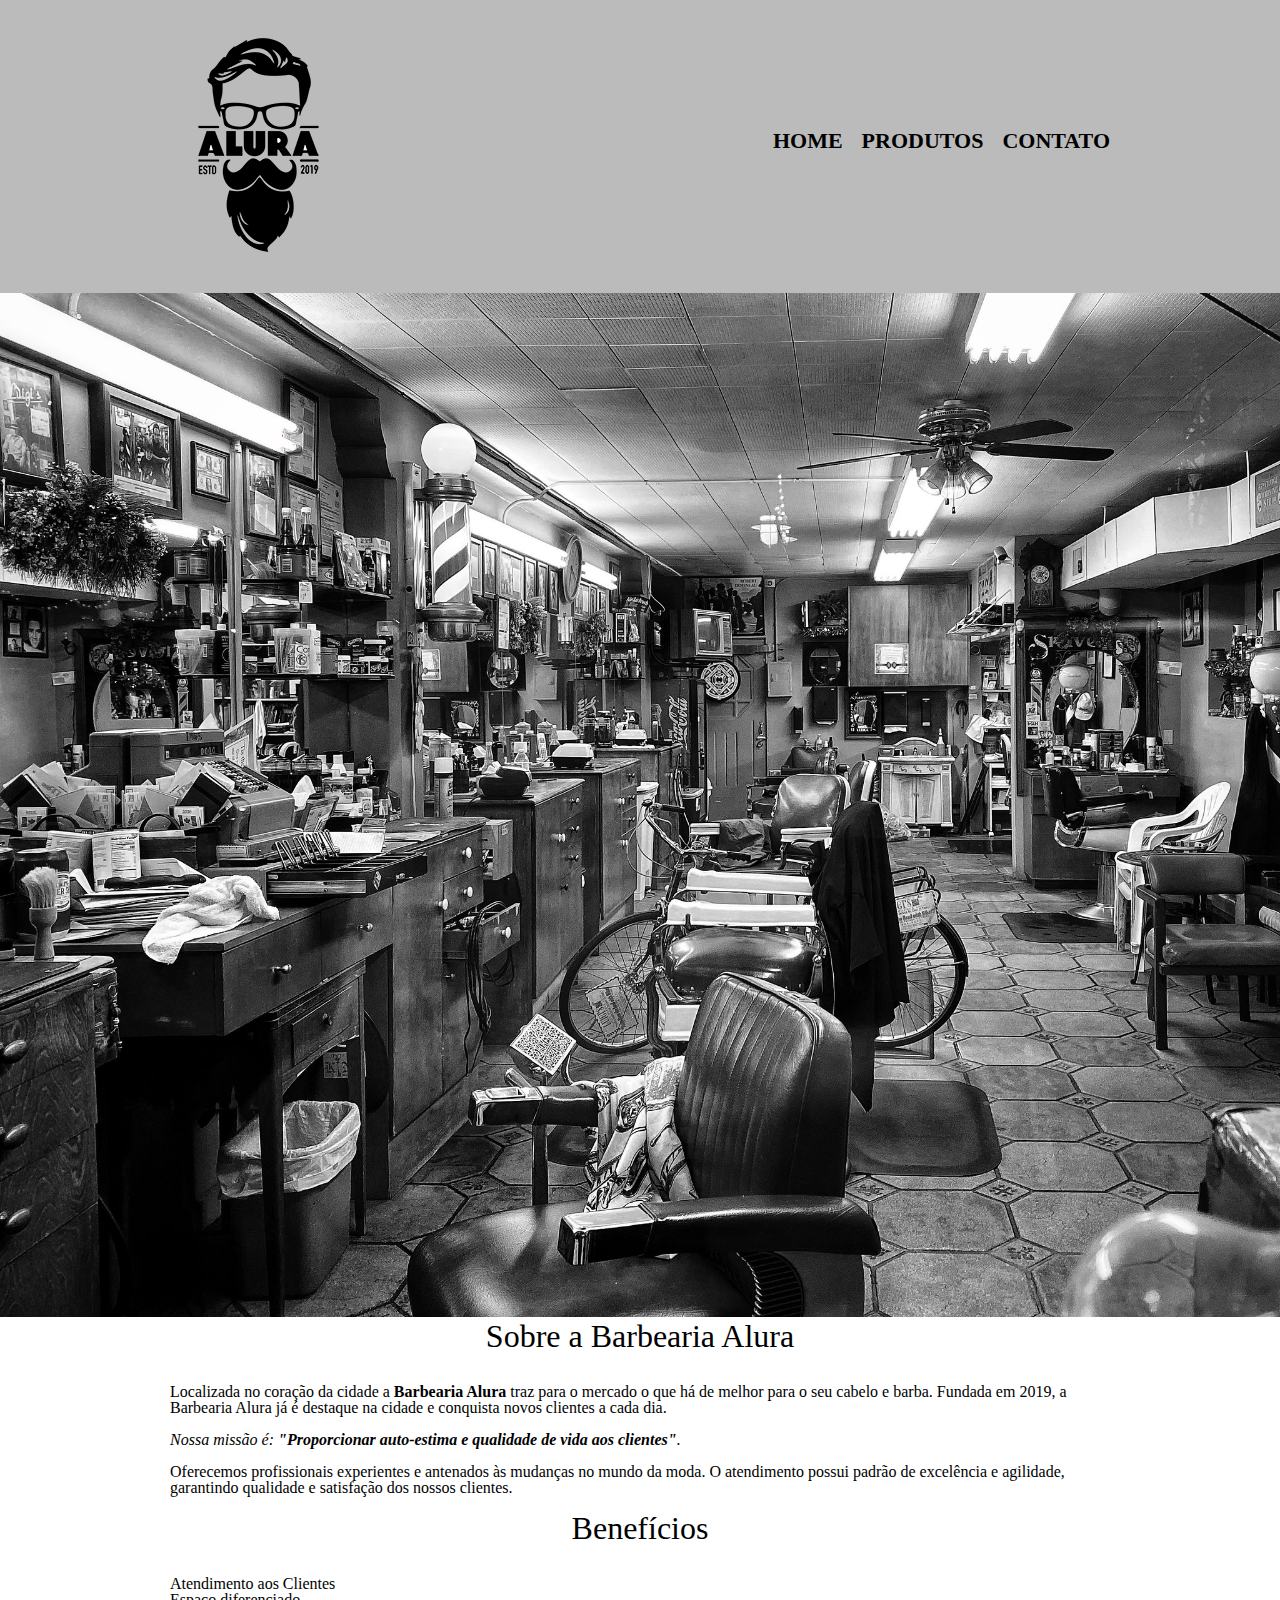
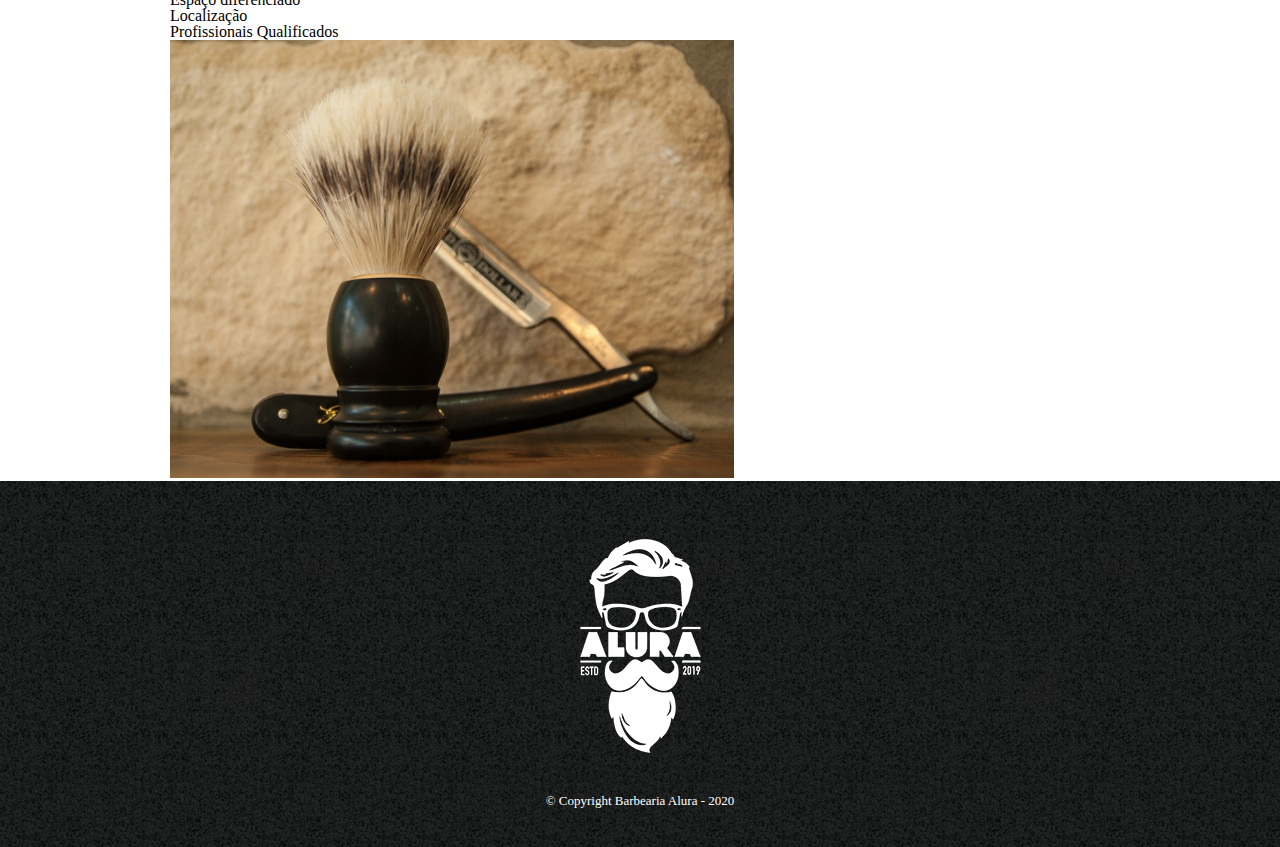
==== index.html @ d883bfc6 "first commit" ====
<!DOCTYPE html>
<html lang="pt-br">

<head>
	<meta charset="UTF-8">
	<title>Barbearia Alura</title>
	<link rel="stylesheet" href="reset.css">
	<link rel="stylesheet" href="style.css">
</head>

<body>
	<header>
		<div class="caixa">
			<h1><img src="logo.png" alt="Logo da Barbearia Alura"></h1>

			<nav>
				<ul>
					<li><a href="index.html">Home</a></li>
					<li><a href="produtos.html">Produtos</a></li>
					<li><a href="contato.html">Contato</a></li>
				</ul>
			</nav>
		</div>
	</header>

	<img class="banner" src="banner.jpg" alt="Banner da Barbearia Alura">
	<main>
		<section class="principal">
			<h2 class="titulo-principal">Sobre a Barbearia Alura</h2>

			<p>Localizada no coração da cidade a <strong>Barbearia Alura</strong> traz para o mercado o que há de melhor
				para o seu cabelo e barba. Fundada em 2019, a Barbearia Alura já é destaque na cidade e conquista novos
				clientes a cada dia.</p>

			<p id="missao"><em>Nossa missão é: <strong>"Proporcionar auto-estima e qualidade de vida aos
						clientes"</strong>.</em></p>

			<p>Oferecemos profissionais experientes e antenados às mudanças no mundo da moda. O atendimento possui
				padrão de excelência e agilidade, garantindo qualidade e satisfação dos nossos clientes.</p>
			</section>

		<section class="beneficios">
			<h3 class="titulo-principal">Benefícios</h3>

			<ul>
				<li class="itens">Atendimento aos Clientes</li>
				<li class="itens">Espaço diferenciado</li>
				<li class="itens">Localização</li>
				<li class="itens">Profissionais Qualificados</li>
			</ul>

			<img src="beneficios.jpg" class="imagembeneficios" alt="Foto de uma Navalha">
		</section>
	</main>

	<footer>
		<img src="logo-branco.png" alt="Logo da Barbearia Alura">
		<p class="copyright">&copy; Copyright Barbearia Alura - 2020</p>
	</footer>
</body>

</html>
---- style.css ----
header {
	background: #BBBBBB;
	padding: 20px 0;
}

.caixa {
	position: relative;
	width: 940px;
	margin: 0 auto;
}

nav {
	position: absolute;
	top: 110px;
	right: 0;
}

nav li {
	display: inline;
	margin: 0 0 0 15px;
}

nav a {
	text-transform: uppercase;
	color: #000000;
	font-weight: bold;
	font-size: 22px;
	text-decoration: none;
}

nav a:hover {
	color: #C78C19;
	text-decoration: underline;
}

.produtos {
	width: 940px;
	margin: 0 auto;
	padding: 50px 0;
}

.produtos li {
	display: inline-block;
	text-align: center;
	width: 30%;
	vertical-align: top;
	margin: 0 1.5%;
	padding: 30px 20px;
	box-sizing: border-box;
	border: 2px solid #000000;
	border-radius: 10px;
}

.produtos li:hover {
	border-color: #C78C19;
}

.produtos li:active {
	border-color: #088C19;	
}

.produtos li:hover h2 {
	font-size: 34px;
}

.produtos h2 {
	font-size: 30px;
	font-weight: bold;
}

.produto-descricao {
	font-size: 18px;
}

.produto-preco {
	font-size: 22px;
	font-weight: bold;
	margin-top: 10px;
}

footer {
	text-align: center;
	background: url("bg.jpg");
	padding: 40px 0;
}

.copyright {
	color: #FFFFFF;
	font-size: 13px;
	margin: 20px 0 0;
}

main {
	width: 940px;
	margin: 0 auto;
}

form {
	margin: 40px 0;
}

form label, form legend {
	display: block;
	font-size: 20px;
	margin: 0 0 10px;
}

.input-padrao {
	display: block;
	margin: 0 0 20px;
	padding: 10px 25px;
	width: 50%;
}

.checkbox {
	margin: 20px 0;
}

.enviar {
	width: 40%;
	padding: 15px 0;
	background: orange;
	color: white;
	font-weight: bold;
	font-size: 18px;
	border: none;
	border-radius: 8px;
	transition: 700ms all;
	cursor: pointer;
}

.enviar:hover {
	background: darkorange;
	transform: scale(1.1);
}
/* Página de contato */
.contato {
	width: 940px;
	margin: 40px auto;
}

.contato label, .input-group legend {
	display: block;
	margin: 0 0 5px;
	font-size: 20px;
}

.campo-padrao, textarea {
	display: block;
	margin: 0 0 30px;
	padding: 10px 20px;
	width: 50%;
	border: 1px solid #aaa;
}

.input-group {
	margin: 0 0 20px;
}

.newsletter {
	margin: 0 0 20px;
}

.botao {
	margin: 20px 0 0;
	width: 30%;
	padding: 10px 20px;
	font-size: 24px;
	display: inline-block;
	background: orange;
	color: white;
	border: none;
	border-radius: 5px;
	transition: 1s;
}

.botao:hover {
	cursor: pointer;
	transform: scale(1.2);	
}

.funcionamento {
	width: 940px;
	margin: 0 auto 40px;
}

table {
	margin: 80px 0;
}

thead  {
	background: #777777;
	color: #FFFFFF;
	font-weight: bold;
}


td, th {
	border: 2px solid #000000;
	padding: 10px 100px;
	
}

/* CSS da página inicial */
.banner {
	width: 100%;
}

.titulo-principal {
	text-align: center;
	/* 'em' é a medida de proporcionalidade para pixels */
	font-size: 2em;
	margin: 0 0 1em;
}

.principal p {
	margin: 0 0 1em;
}

.principal strong {
	font-weight: bold;
}

.principal em {
	font-style: italic;
}

.imagembeneficios {
	width: 60%;
}
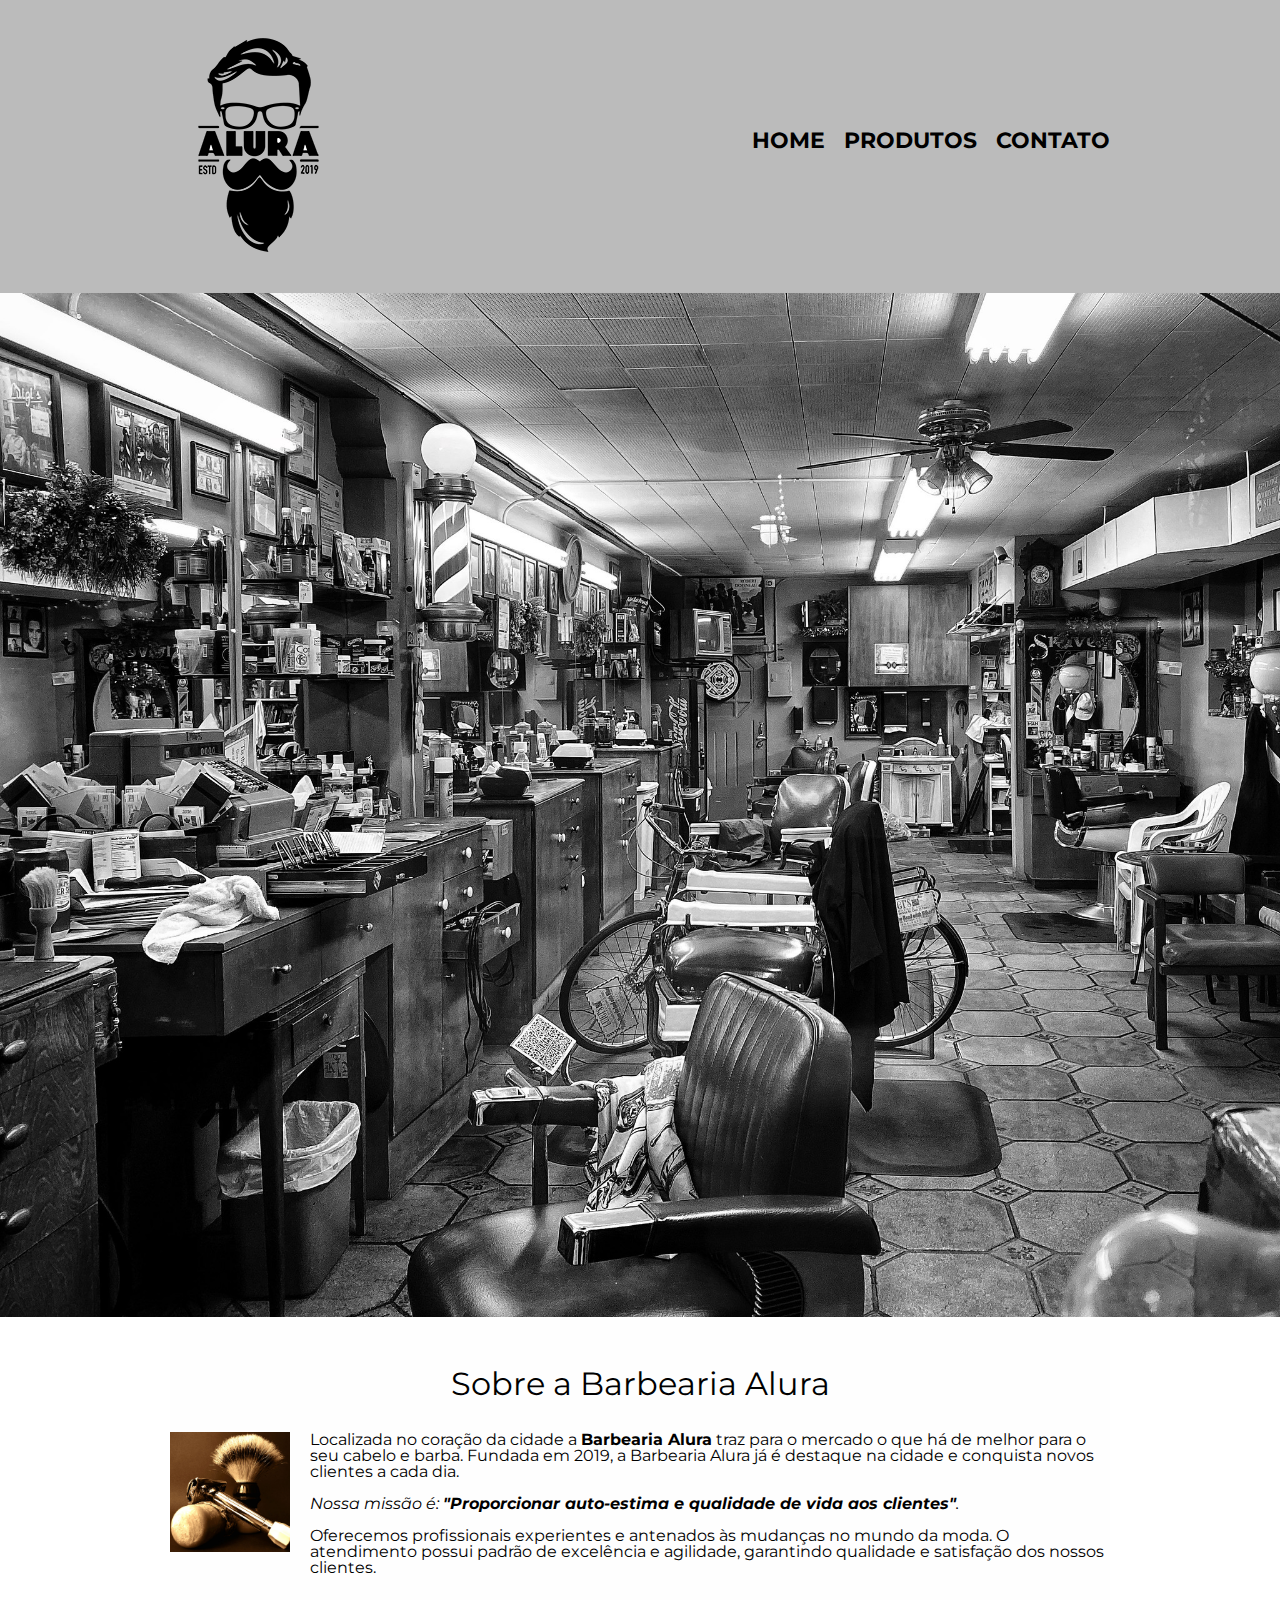
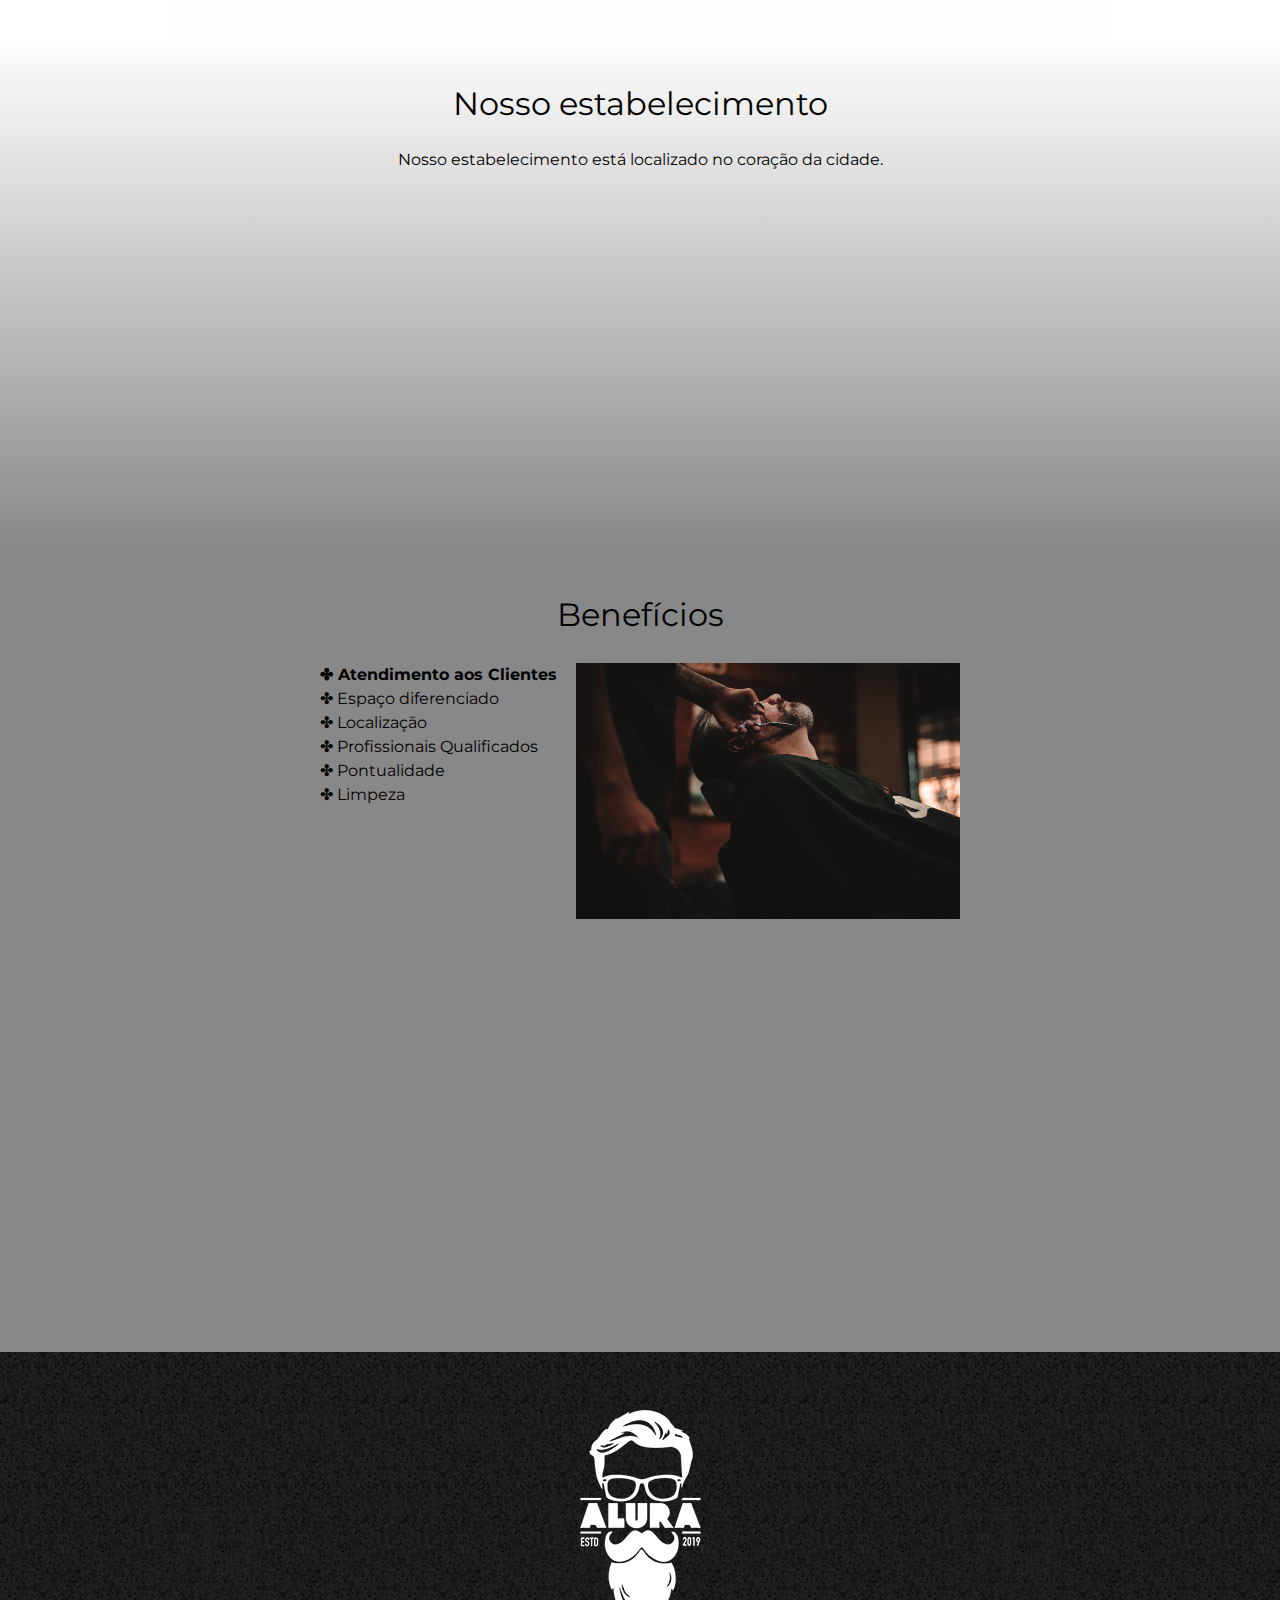
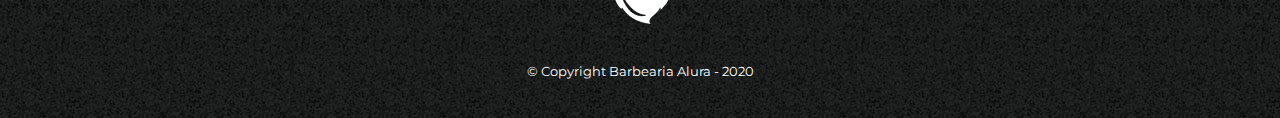
==== commit ab54e9dd: "second commit" ====
--- a/index.html
+++ b/index.html
@@ -6,6 +6,7 @@
 	<title>Barbearia Alura</title>
 	<link rel="stylesheet" href="reset.css">
 	<link rel="stylesheet" href="style.css">
+	<link href="https://fonts.googleapis.com/css2?family=Montserrat&display=swap" rel="stylesheet">
 </head>
 
 <body>
@@ -28,6 +29,8 @@
 		<section class="principal">
 			<h2 class="titulo-principal">Sobre a Barbearia Alura</h2>
 
+			<img class="utensilios" src="/utensilios.jpg" alt="Utensílios de barbeiro">
+
 			<p>Localizada no coração da cidade a <strong>Barbearia Alura</strong> traz para o mercado o que há de melhor
 				para o seu cabelo e barba. Fundada em 2019, a Barbearia Alura já é destaque na cidade e conquista novos
 				clientes a cada dia.</p>
@@ -37,19 +40,37 @@
 
 			<p>Oferecemos profissionais experientes e antenados às mudanças no mundo da moda. O atendimento possui
 				padrão de excelência e agilidade, garantindo qualidade e satisfação dos nossos clientes.</p>
-			</section>
+		</section>
+
+		<section class="mapa">
+			<h3 class="titulo-principal">Nosso estabelecimento</h3>
+			<p>Nosso estabelecimento está localizado no coração da cidade.</p>
+			<div class="mapa-conteudo">
+				<iframe
+					src="https://www.google.com/maps/embed?pb=!1m14!1m8!1m3!1d13821.532157112164!2d-51.30764!3d-29.997156!3m2!1i1024!2i768!4f13.1!3m3!1m2!1s0x0%3A0x2251d34f63e4b72d!2sBarbearia%20Vitorino!5e0!3m2!1spt-BR!2sbr!4v1598493388463!5m2!1spt-BR!2sbr"
+					width="100%" height="300" frameborder="0" style="border:0;" allowfullscreen="" aria-hidden="false"
+					tabindex="0"></iframe>
+			</div>
+		</section>
 
 		<section class="beneficios">
 			<h3 class="titulo-principal">Benefícios</h3>
 
-			<ul>
-				<li class="itens">Atendimento aos Clientes</li>
-				<li class="itens">Espaço diferenciado</li>
-				<li class="itens">Localização</li>
-				<li class="itens">Profissionais Qualificados</li>
-			</ul>
-
-			<img src="beneficios.jpg" class="imagembeneficios" alt="Foto de uma Navalha">
+			<div class="conteudo-beneficios">
+				<ul class="lista-beneficios">
+					<li class="itens">Atendimento aos Clientes</li>
+					<li class="itens">Espaço diferenciado</li>
+					<li class="itens">Localização</li>
+					<li class="itens">Profissionais Qualificados</li>
+					<li class="itens">Pontualidade</li>
+					<li class="itens">Limpeza</li>
+				</ul><img src="beneficios.jpg" class="imagem-beneficios" alt="Foto de uma Navalha">
+			</div>
+			<div class="video">
+				<iframe width="560" height="315" src="https://www.youtube.com/embed/wcVVXUV0YUY" frameborder="0"
+					allow="accelerometer; autoplay; encrypted-media; gyroscope; picture-in-picture"
+					allowfullscreen></iframe>
+			</div>
 		</section>
 	</main>
 
--- a/style.css
+++ b/style.css
@@ -1,3 +1,7 @@
+body {
+	font-family: 'Montserrat', sans-serif;
+}
+
 header {
 	background: #BBBBBB;
 	padding: 20px 0;
@@ -90,9 +94,9 @@
 	margin: 20px 0 0;
 }
 
-main {
-	width: 940px;
-	margin: 0 auto;
+/* CSS da página de CONTATO */
+.main{
+
 }
 
 form {
@@ -133,7 +137,7 @@
 	background: darkorange;
 	transform: scale(1.1);
 }
-/* Página de contato */
+
 .contato {
 	width: 940px;
 	margin: 40px auto;
@@ -211,6 +215,14 @@
 	/* 'em' é a medida de proporcionalidade para pixels */
 	font-size: 2em;
 	margin: 0 0 1em;
+	clear: left;
+}
+
+.principal {
+	padding: 3em 0;
+	background: #FEFEFE;
+	width: 940px;
+	margin: 0 auto;
 }
 
 .principal p {
@@ -225,6 +237,60 @@
 	font-style: italic;
 }
 
-.imagembeneficios {
+.utensilios {
+	width: 120px;
+	float: left;
+	margin: 0 20px 20px 0;
+}
+
+.mapa {
+	padding: 3em 0;
+	background: linear-gradient(#FEFEFE, #888888)
+}
+
+.mapa p {
+	margin: 0 0 2em;
+	text-align: center;
+}
+
+.mapa-conteudo {
+	width: 940px;
+	margin: 0 auto;
+}
+
+.beneficios {
+	padding: 3em 0;
+	background: #888888;
+}
+
+.conteudo-beneficios {
+	width: 640px;
+	margin: 0 auto;
+}
+
+.lista-beneficios {
+	width: 40%;
+	display: inline-block;
+	vertical-align: top;
+}
+
+.itens {
+	line-height: 1.5;
+}
+
+.itens:first-child {
+	font-weight: bold;
+}
+
+.itens:before{
+	content: "✤ ";
+}
+
+.imagem-beneficios {
 	width: 60%;
+}
+
+.video {
+	width: 560px;
+	margin: 2em auto;
 }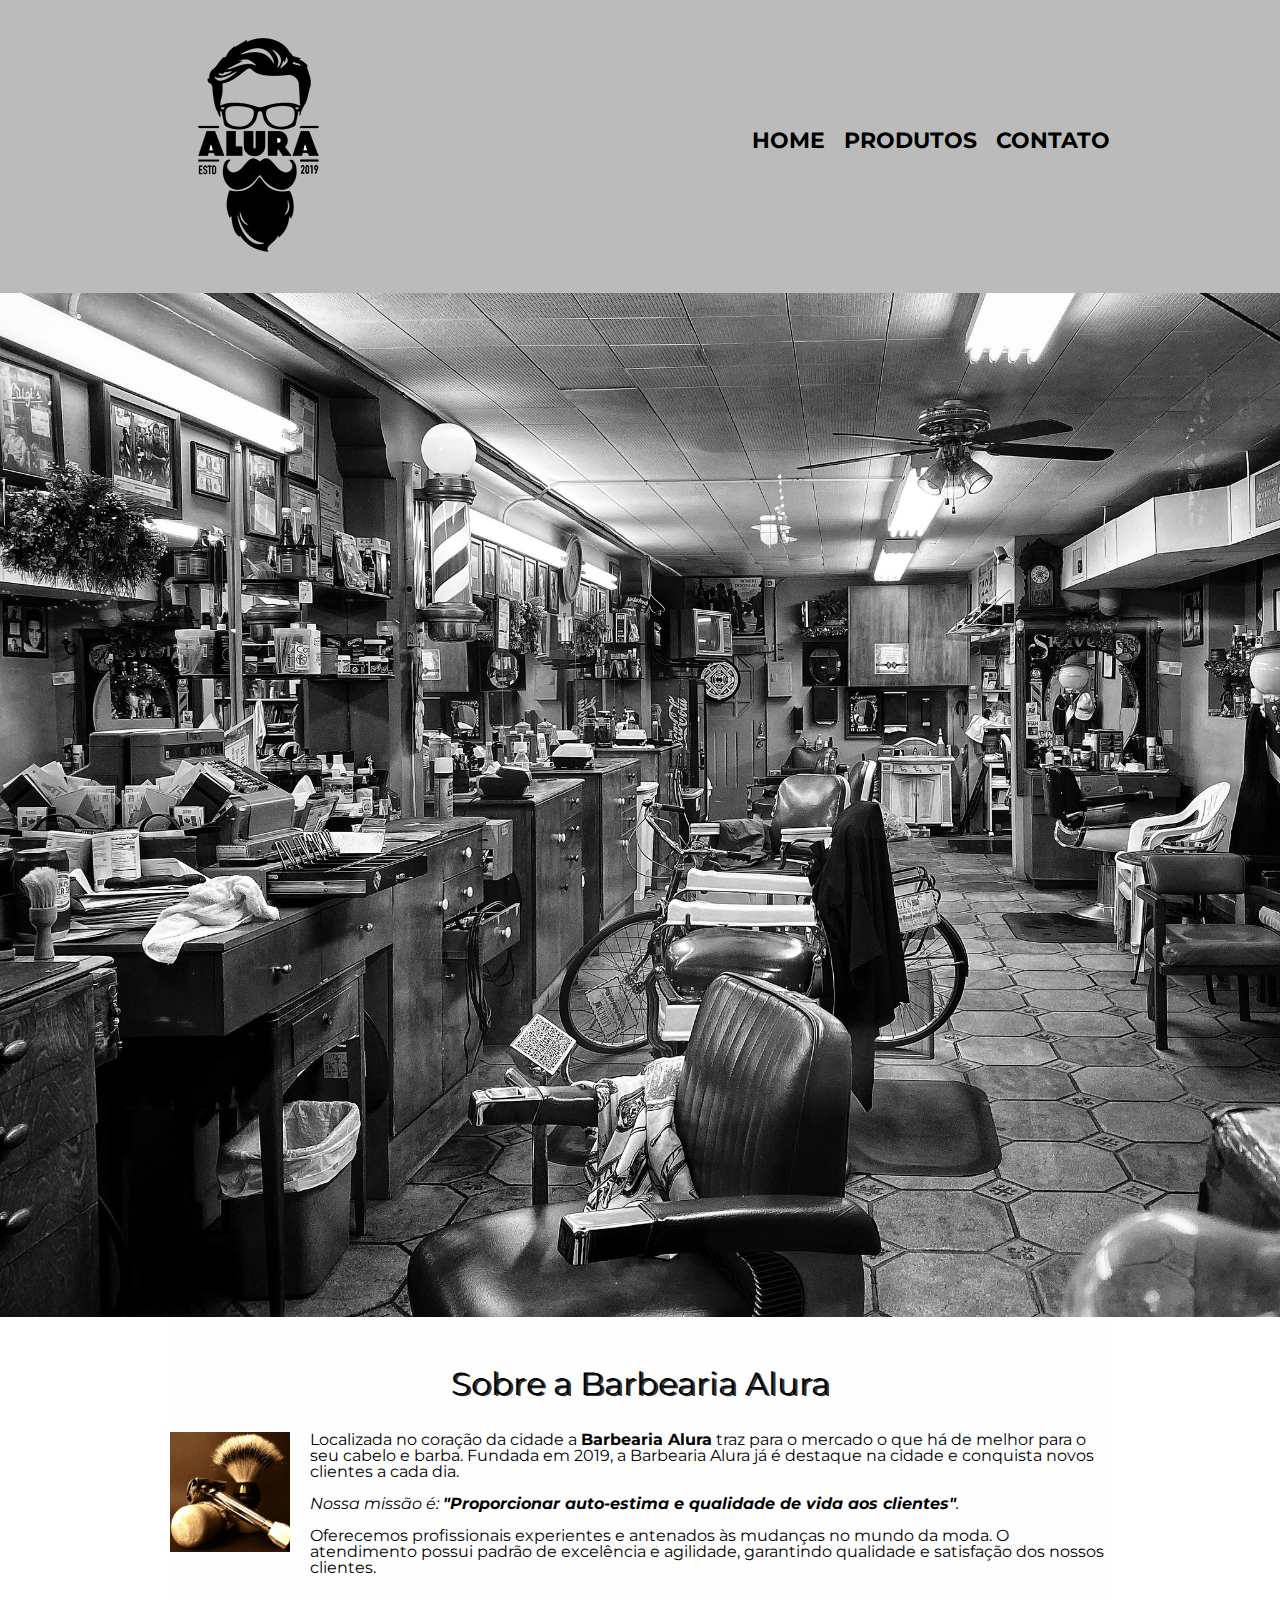
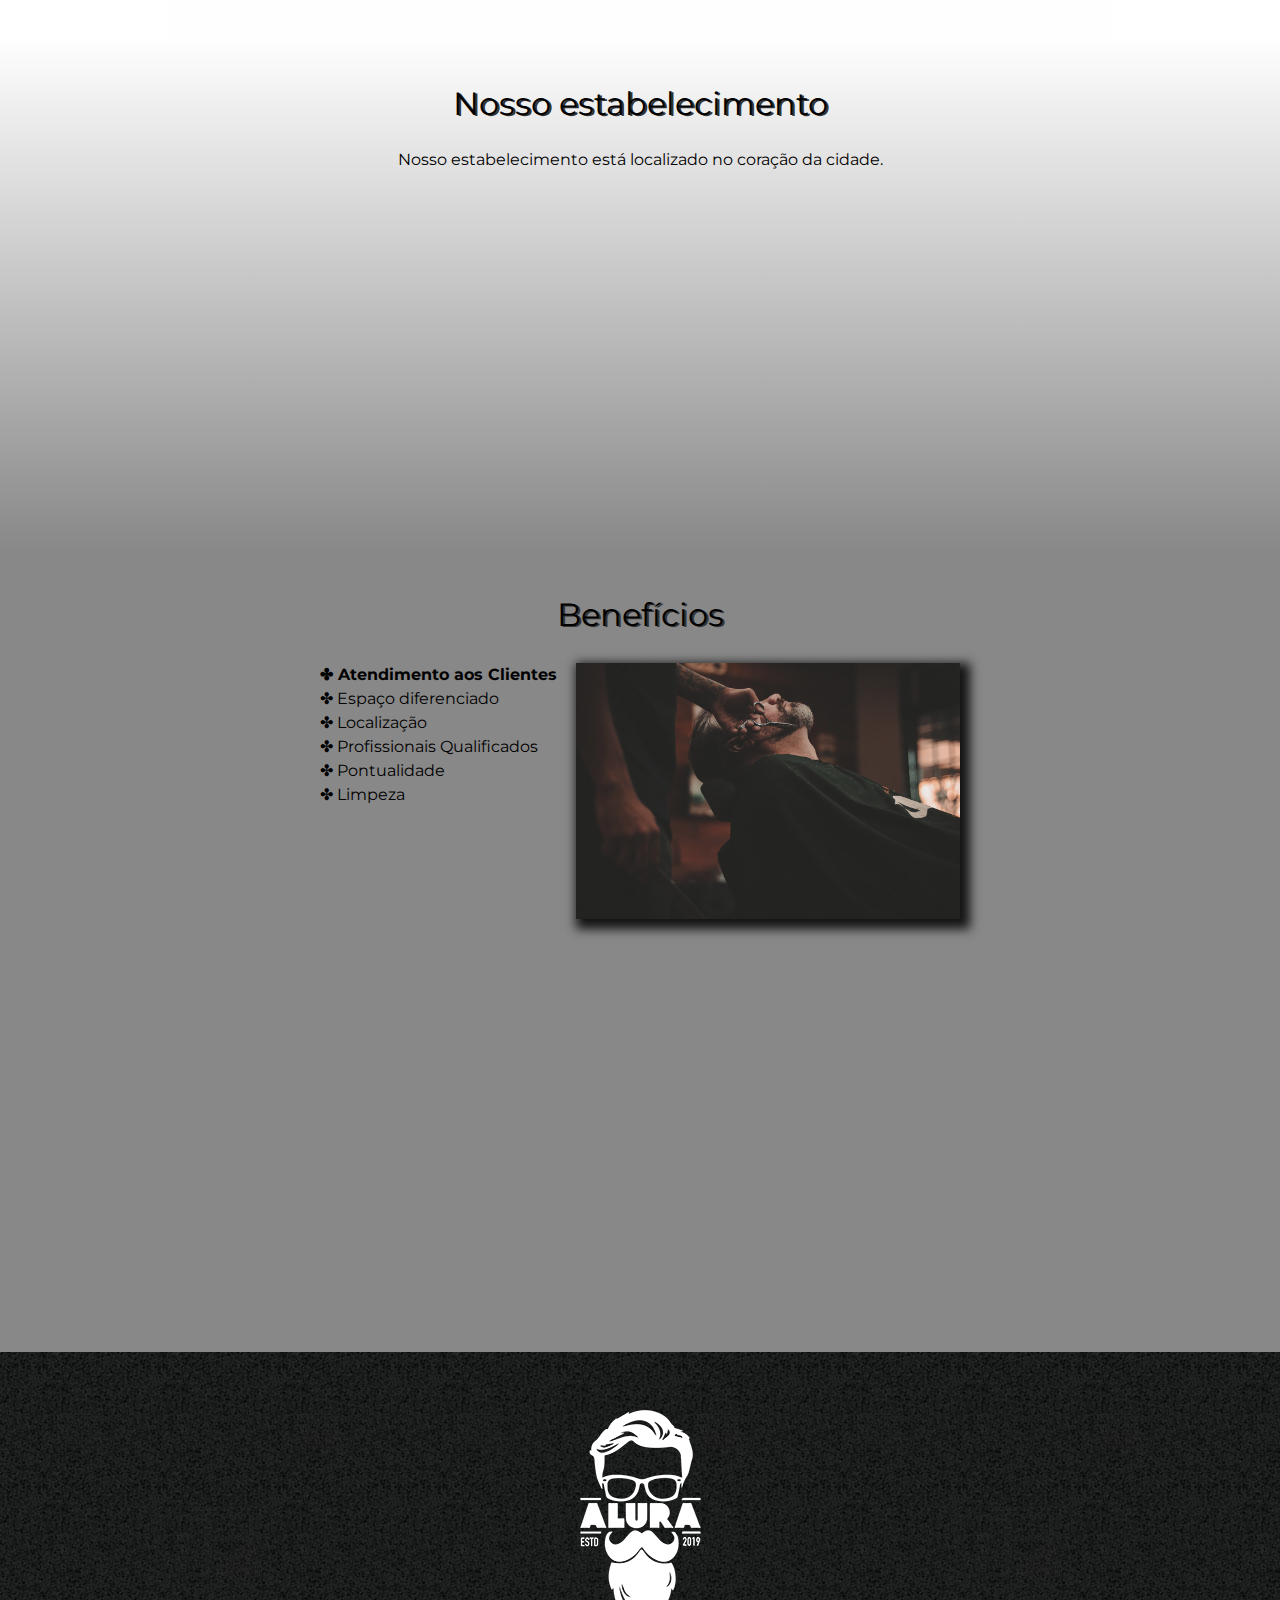
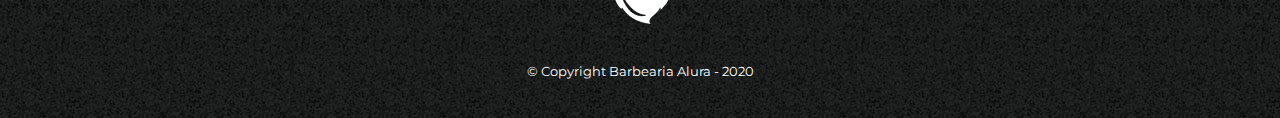
==== commit 870c7b27: "project completion" ====
--- a/index.html
+++ b/index.html
@@ -3,6 +3,7 @@
 
 <head>
 	<meta charset="UTF-8">
+	<meta name="viewport" content="width=device-width">
 	<title>Barbearia Alura</title>
 	<link rel="stylesheet" href="reset.css">
 	<link rel="stylesheet" href="style.css">
@@ -67,7 +68,7 @@
 				</ul><img src="beneficios.jpg" class="imagem-beneficios" alt="Foto de uma Navalha">
 			</div>
 			<div class="video">
-				<iframe width="560" height="315" src="https://www.youtube.com/embed/wcVVXUV0YUY" frameborder="0"
+				<iframe width="100%" height="315" src="https://www.youtube.com/embed/wcVVXUV0YUY" frameborder="0"
 					allow="accelerometer; autoplay; encrypted-media; gyroscope; picture-in-picture"
 					allowfullscreen></iframe>
 			</div>
--- a/style.css
+++ b/style.css
@@ -95,9 +95,6 @@
 }
 
 /* CSS da página de CONTATO */
-.main{
-
-}
 
 form {
 	margin: 40px 0;
@@ -120,7 +117,8 @@
 	margin: 20px 0;
 }
 
-.enviar {
+.botao {
+	margin: 20px 0 0;
 	width: 40%;
 	padding: 15px 0;
 	background: orange;
@@ -133,7 +131,7 @@
 	cursor: pointer;
 }
 
-.enviar:hover {
+.botao:hover {
 	background: darkorange;
 	transform: scale(1.1);
 }
@@ -165,24 +163,6 @@
 	margin: 0 0 20px;
 }
 
-.botao {
-	margin: 20px 0 0;
-	width: 30%;
-	padding: 10px 20px;
-	font-size: 24px;
-	display: inline-block;
-	background: orange;
-	color: white;
-	border: none;
-	border-radius: 5px;
-	transition: 1s;
-}
-
-.botao:hover {
-	cursor: pointer;
-	transform: scale(1.2);	
-}
-
 .funcionamento {
 	width: 940px;
 	margin: 0 auto 40px;
@@ -216,6 +196,7 @@
 	font-size: 2em;
 	margin: 0 0 1em;
 	clear: left;
+	text-shadow: 2px 1px #343434;
 }
 
 .principal {
@@ -288,9 +269,35 @@
 
 .imagem-beneficios {
 	width: 60%;
+	opacity: 0.85;
+	transition: 700ms;
+	box-shadow: 5px 5px 10px 5px #000000;
+}
+
+.imagem-beneficios:hover {
+	opacity: 1;
 }
 
 .video {
 	width: 560px;
 	margin: 2em auto;
+}
+
+@media screen and (max-width: 480px) {
+	.caixa, .principal, .conteudo-beneficios, .mapa-conteudo, .video {
+		width: auto;
+	}
+
+	h1 {
+		text-align: center;
+	}
+
+	nav {
+		position: static;
+	}
+
+	.lista-beneficios, .imagem-beneficios {
+		width: 100%;
+		margin: 0.5em 0;
+	}
 }